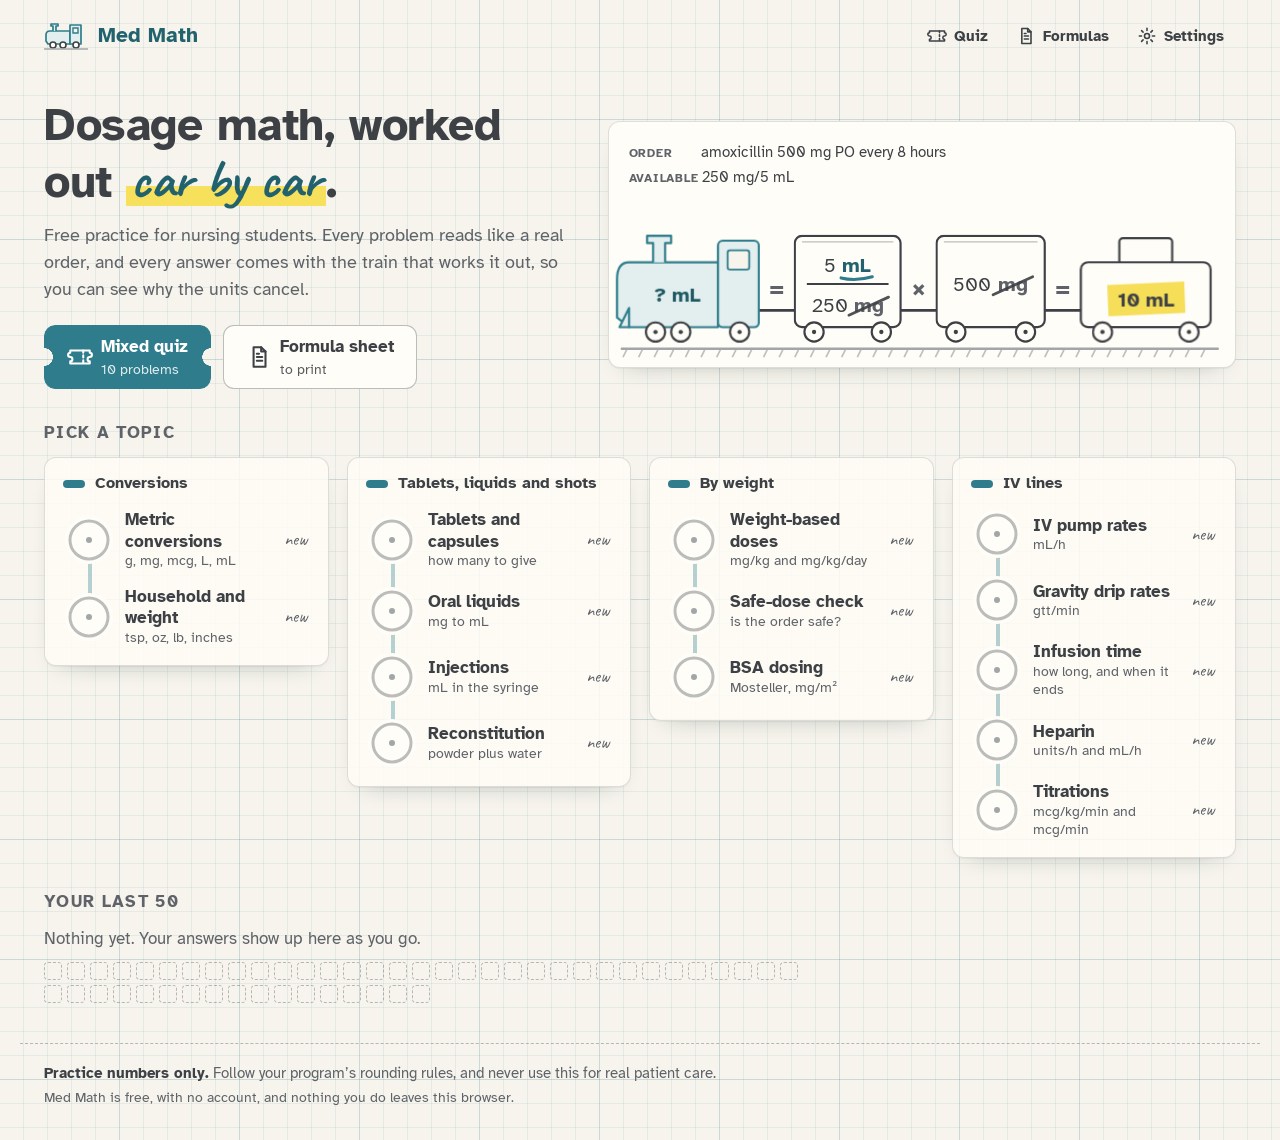
==== app/index.html @ fc37ea10 "Med Math: dosage calculation practice with a fraction train Fourteen topics of endless, realistic do" ====
<!doctype html>
<html lang="en">
<head>
<meta charset="utf-8">
<meta name="viewport" content="width=device-width, initial-scale=1, viewport-fit=cover">
<title>Med Math · dosage calculation practice</title>
<meta name="description" content="Free dosage calculation practice for nursing students, with every answer worked out step by step as a train of fractions where the units cancel.">
<meta name="color-scheme" content="light dark">
<meta name="theme-color" content="#F6F4EC" media="(prefers-color-scheme: light)">
<meta name="theme-color" content="#15191B" media="(prefers-color-scheme: dark)">
<meta property="og:type" content="website">
<meta property="og:title" content="Med Math">
<meta property="og:description" content="Dosage calculation practice for nursing students, with every answer worked out step by step.">
<meta property="og:url" content="https://stuffs.tiresia.xyz/med-math/">
<meta property="og:image" content="https://stuffs.tiresia.xyz/covers/med-math.webp">
<meta name="twitter:card" content="summary_large_image">
<link rel="icon" href="icon-192.png" type="image/png">
<link rel="apple-touch-icon" href="apple-touch-icon.png">
<link rel="manifest" href="manifest.webmanifest">
<link rel="stylesheet" href="fonts.css">
<link rel="stylesheet" href="style.css">
<script type="module" src="js/main.js"></script>
</head>
<body>
<a class="skip" href="#view">Skip to the content</a>
<header class="top">
  <a class="brand" href="#/" aria-label="Med Math, home">
    <svg class="brand-mark" viewBox="0 0 44 28" aria-hidden="true">
      <path class="bm-body" d="M6 9h20v13H4l-2-3v-6q0-4 4-4z"/>
      <path class="bm-body" d="M26 3h11v19H26z"/>
      <path class="bm-win" d="M29 6h5v5h-5z"/>
      <path class="bm-body" d="M9 9V4H7V2h7v2h-2v5"/>
      <circle class="bm-wheel" cx="9" cy="23" r="3"/><circle class="bm-wheel" cx="19" cy="23" r="3"/><circle class="bm-wheel" cx="32" cy="23" r="3"/>
      <path class="bm-rail" d="M0 27h44"/>
    </svg>
    <span>Med Math</span>
  </a>
  <nav class="topnav" aria-label="Main">
    <a href="#/quiz"><svg class="icon" viewBox="0 0 24 24" aria-hidden="true"><path d="M3 8a2 2 0 0 0 0 4v0a2 2 0 0 1 0 4v2h18v-2a2 2 0 0 1 0-4 2 2 0 0 0 0-4V6H3z"/><path d="M15 6v12" stroke-dasharray="2 2.5"/></svg><span>Quiz</span></a>
    <a href="#/formulas"><svg class="icon" viewBox="0 0 24 24" aria-hidden="true"><path d="M7 3h7l4 4v14H7z"/><path d="M14 3v4h4M10 12h5M10 15.5h5M10 9h2"/></svg><span>Formulas</span></a>
    <a href="#/settings"><svg class="icon" viewBox="0 0 24 24" aria-hidden="true"><circle cx="12" cy="12" r="3"/><path d="M12 2.8v2.6M12 18.6v2.6M21.2 12h-2.6M5.4 12H2.8M18.5 5.5l-1.8 1.8M7.3 16.7l-1.8 1.8M18.5 18.5l-1.8-1.8M7.3 7.3L5.5 5.5"/></svg><span>Settings</span></a>
  </nav>
</header>
<main id="view" tabindex="-1">
  <noscript><p class="noscript">Med Math needs JavaScript to make its problems.</p></noscript>
</main>
<footer class="foot">
  <p><strong>Practice numbers only.</strong> Follow your program’s rounding rules, and never use this for real patient care.</p>
  <p class="foot-small">Med Math is free, with no account, and nothing you do leaves this browser.</p>
</footer>
</body>
</html>
---- app/fonts.css ----
/* Atkinson Hyperlegible and Caveat, SIL Open Font License 1.1 (see fonts/). latin + latin-ext. */
@font-face {
  font-family: 'Atkinson Hyperlegible';
  font-style: italic;
  font-weight: 400;
  font-display: swap;
  src: url(fonts/atkinsonhyperlegible-400-italic-latin-ext.woff2) format('woff2');
  unicode-range: U+0100-02BA, U+02BD-02C5, U+02C7-02CC, U+02CE-02D7, U+02DD-02FF, U+0304, U+0308, U+0329, U+1D00-1DBF, U+1E00-1E9F, U+1EF2-1EFF, U+2020, U+20A0-20AB, U+20AD-20C4, U+2113, U+2C60-2C7F, U+A720-A7FF;
}

@font-face {
  font-family: 'Atkinson Hyperlegible';
  font-style: italic;
  font-weight: 400;
  font-display: swap;
  src: url(fonts/atkinsonhyperlegible-400-italic-latin.woff2) format('woff2');
  unicode-range: U+0000-00FF, U+0131, U+0152-0153, U+02BB-02BC, U+02C6, U+02DA, U+02DC, U+0304, U+0308, U+0329, U+2000-206F, U+20AC, U+2122, U+2191, U+2193, U+2212, U+2215, U+FEFF, U+FFFD;
}

@font-face {
  font-family: 'Atkinson Hyperlegible';
  font-style: normal;
  font-weight: 400;
  font-display: swap;
  src: url(fonts/atkinsonhyperlegible-400-latin-ext.woff2) format('woff2');
  unicode-range: U+0100-02BA, U+02BD-02C5, U+02C7-02CC, U+02CE-02D7, U+02DD-02FF, U+0304, U+0308, U+0329, U+1D00-1DBF, U+1E00-1E9F, U+1EF2-1EFF, U+2020, U+20A0-20AB, U+20AD-20C4, U+2113, U+2C60-2C7F, U+A720-A7FF;
}

@font-face {
  font-family: 'Atkinson Hyperlegible';
  font-style: normal;
  font-weight: 400;
  font-display: swap;
  src: url(fonts/atkinsonhyperlegible-400-latin.woff2) format('woff2');
  unicode-range: U+0000-00FF, U+0131, U+0152-0153, U+02BB-02BC, U+02C6, U+02DA, U+02DC, U+0304, U+0308, U+0329, U+2000-206F, U+20AC, U+2122, U+2191, U+2193, U+2212, U+2215, U+FEFF, U+FFFD;
}

@font-face {
  font-family: 'Atkinson Hyperlegible';
  font-style: normal;
  font-weight: 700;
  font-display: swap;
  src: url(fonts/atkinsonhyperlegible-700-latin-ext.woff2) format('woff2');
  unicode-range: U+0100-02BA, U+02BD-02C5, U+02C7-02CC, U+02CE-02D7, U+02DD-02FF, U+0304, U+0308, U+0329, U+1D00-1DBF, U+1E00-1E9F, U+1EF2-1EFF, U+2020, U+20A0-20AB, U+20AD-20C4, U+2113, U+2C60-2C7F, U+A720-A7FF;
}

@font-face {
  font-family: 'Atkinson Hyperlegible';
  font-style: normal;
  font-weight: 700;
  font-display: swap;
  src: url(fonts/atkinsonhyperlegible-700-latin.woff2) format('woff2');
  unicode-range: U+0000-00FF, U+0131, U+0152-0153, U+02BB-02BC, U+02C6, U+02DA, U+02DC, U+0304, U+0308, U+0329, U+2000-206F, U+20AC, U+2122, U+2191, U+2193, U+2212, U+2215, U+FEFF, U+FFFD;
}

@font-face {
  font-family: 'Caveat';
  font-style: normal;
  font-weight: 400 700;
  font-display: swap;
  src: url(fonts/caveat-var-latin-ext.woff2) format('woff2');
  unicode-range: U+0100-02BA, U+02BD-02C5, U+02C7-02CC, U+02CE-02D7, U+02DD-02FF, U+0304, U+0308, U+0329, U+1D00-1DBF, U+1E00-1E9F, U+1EF2-1EFF, U+2020, U+20A0-20AB, U+20AD-20C4, U+2113, U+2C60-2C7F, U+A720-A7FF;
}

@font-face {
  font-family: 'Caveat';
  font-style: normal;
  font-weight: 400 700;
  font-display: swap;
  src: url(fonts/caveat-var-latin.woff2) format('woff2');
  unicode-range: U+0000-00FF, U+0131, U+0152-0153, U+02BB-02BC, U+02C6, U+02DA, U+02DC, U+0304, U+0308, U+0329, U+2000-206F, U+20AC, U+2122, U+2191, U+2193, U+2212, U+2215, U+FEFF, U+FFFD;
}
---- app/style.css ----
/* Med Math: a calm notebook. Graph-paper ground, pencil grey, teal ink, one highlighter yellow. */

:root {
  --paper: #F6F4EC;
  --paper-2: #FFFDF7;
  --paper-3: #EEEBE0;
  --grid: rgba(47, 125, 140, 0.085);
  --grid-major: rgba(47, 125, 140, 0.15);
  --ink: #2F7D8C;
  --ink-text: #22626E;
  --ink-strong: #1E5863;
  --ink-wash: #E3EFEF;
  --on-ink: #FFFFFF;
  --pencil: #3D4045;
  --pencil-2: #5F6369;
  --pencil-3: #A3A6A9;
  --line: rgba(61, 64, 69, 0.17);
  --line-strong: rgba(61, 64, 69, 0.34);
  --hi: #F6E05C;
  --hi-blend: multiply;
  --red: #B04E37;
  --shadow: 0 1px 0 rgba(61, 64, 69, 0.05), 0 10px 24px -18px rgba(30, 50, 55, 0.45);
  --radius: 12px;
  --font: "Atkinson Hyperlegible", system-ui, -apple-system, "Segoe UI", sans-serif;
  --hand: "Caveat", "Segoe Print", "Bradley Hand", cursive;
  color-scheme: light;
}
@media (prefers-color-scheme: dark) {
  :root:not([data-theme="light"]) {
    --paper: #14191B;
    --paper-2: #1B2124;
    --paper-3: #232A2E;
    --grid: rgba(120, 196, 208, 0.06);
    --grid-major: rgba(120, 196, 208, 0.11);
    --ink: #5DB6C5;
    --ink-text: #7FCAD6;
    --ink-strong: #9AD7E1;
    --ink-wash: #1C3236;
    --on-ink: #0E1416;
    --pencil: #E4E6E1;
    --pencil-2: #ABB1AF;
    --pencil-3: #687175;
    --line: rgba(228, 230, 225, 0.14);
    --line-strong: rgba(228, 230, 225, 0.3);
    --hi: rgba(240, 214, 74, 0.42);
    --hi-blend: normal;
    --red: #E48B73;
    --shadow: 0 1px 0 rgba(0, 0, 0, 0.3), 0 12px 26px -18px rgba(0, 0, 0, 0.8);
    color-scheme: dark;
  }
}
:root[data-theme="dark"] {
  --paper: #14191B;
  --paper-2: #1B2124;
  --paper-3: #232A2E;
  --grid: rgba(120, 196, 208, 0.06);
  --grid-major: rgba(120, 196, 208, 0.11);
  --ink: #5DB6C5;
  --ink-text: #7FCAD6;
  --ink-strong: #9AD7E1;
  --ink-wash: #1C3236;
  --on-ink: #0E1416;
  --pencil: #E4E6E1;
  --pencil-2: #ABB1AF;
  --pencil-3: #687175;
  --line: rgba(228, 230, 225, 0.14);
  --line-strong: rgba(228, 230, 225, 0.3);
  --hi: rgba(240, 214, 74, 0.42);
  --hi-blend: normal;
  --red: #E48B73;
  --shadow: 0 1px 0 rgba(0, 0, 0, 0.3), 0 12px 26px -18px rgba(0, 0, 0, 0.8);
  color-scheme: dark;
}

/* ---------- base ---------- */

*, *::before, *::after { box-sizing: border-box; }
html { -webkit-text-size-adjust: 100%; text-size-adjust: 100%; }
body {
  margin: 0;
  min-height: 100vh;
  font: 17px/1.5 var(--font);
  color: var(--pencil);
  background-color: var(--paper);
  background-image:
    linear-gradient(var(--grid-major) 1px, transparent 1px),
    linear-gradient(90deg, var(--grid-major) 1px, transparent 1px),
    linear-gradient(var(--grid) 1px, transparent 1px),
    linear-gradient(90deg, var(--grid) 1px, transparent 1px);
  background-size: 120px 120px, 120px 120px, 24px 24px, 24px 24px;
  background-position: -1px -1px;
  display: flex;
  flex-direction: column;
}
h1, h2, h3 { line-height: 1.2; margin: 0; color: var(--pencil); }
h1 { font-size: 2rem; letter-spacing: -0.01em; }
h2 { font-size: 1.25rem; }
p { margin: 0 0 0.6em; }
a { color: var(--ink-text); }
b, strong { font-weight: 700; }
button, input, select { font: inherit; color: inherit; }
:focus-visible { outline: 3px solid var(--ink); outline-offset: 2px; border-radius: 6px; }
h1:focus, main:focus { outline: none; }
.sr { position: absolute; width: 1px; height: 1px; padding: 0; margin: -1px; overflow: hidden; clip: rect(0 0 0 0); white-space: nowrap; border: 0; }
.skip { position: absolute; left: 12px; top: -60px; z-index: 10; background: var(--ink); color: var(--on-ink); padding: 10px 14px; border-radius: 8px; }
.skip:focus { top: 12px; }
.muted { color: var(--pencil-2); }
.icon { width: 20px; height: 20px; flex: none; fill: none; stroke: currentColor; stroke-width: 1.9; stroke-linecap: round; stroke-linejoin: round; }

/* ---------- top bar ---------- */

.top {
  display: flex; align-items: center; justify-content: space-between; gap: 12px;
  max-width: 1240px; width: 100%; margin: 0 auto; padding: 14px 24px 6px;
}
.brand { display: inline-flex; align-items: center; gap: 10px; text-decoration: none; color: var(--ink-text); font-weight: 700; font-size: 1.3rem; min-height: 44px; }
.brand-mark { width: 44px; height: 28px; overflow: visible; }
.bm-body { fill: var(--ink-wash); stroke: var(--ink); stroke-width: 1.7; stroke-linejoin: round; }
.bm-win { fill: var(--paper); stroke: var(--ink); stroke-width: 1.4; }
.bm-wheel { fill: var(--paper-2); stroke: var(--pencil); stroke-width: 1.6; }
.bm-rail { stroke: var(--pencil-3); stroke-width: 1.6; }
.topnav { display: flex; gap: 4px; }
.topnav a {
  display: inline-flex; align-items: center; gap: 7px; min-height: 44px; padding: 0 12px;
  color: var(--pencil); text-decoration: none; border-radius: 10px; font-weight: 700; font-size: 0.95rem;
}
.topnav a:hover { background: var(--ink-wash); color: var(--ink-strong); }
body[data-screen="quiz"] .topnav a[href="#/quiz"],
body[data-screen="formulas"] .topnav a[href="#/formulas"],
body[data-screen="settings"] .topnav a[href="#/settings"] { color: var(--ink-strong); box-shadow: inset 0 -3px 0 var(--ink); border-radius: 10px 10px 4px 4px; }

main { flex: 1; width: 100%; max-width: 1240px; margin: 0 auto; padding: 8px 24px 40px; }

/* ---------- buttons ---------- */

.btn {
  display: inline-flex; align-items: center; justify-content: center; gap: 8px;
  min-height: 46px; padding: 0 18px; border-radius: 11px;
  border: 1.5px solid var(--line-strong); background: var(--paper-2); color: var(--pencil);
  font-weight: 700; font-size: 1rem; text-decoration: none; cursor: pointer;
  transition: background-color .15s, border-color .15s, transform .1s;
}
.btn:hover { border-color: var(--ink); color: var(--ink-strong); }
.btn:active { transform: translateY(1px); }
.btn.primary { background: var(--ink); border-color: var(--ink); color: var(--on-ink); }
.btn.primary:hover { background: var(--ink-strong); border-color: var(--ink-strong); color: var(--on-ink); }
.btn.quiet { border-color: transparent; background: transparent; color: var(--ink-text); }
.btn.quiet:hover { background: var(--ink-wash); }
.btn.small { min-height: 40px; padding: 0 12px; font-size: 0.95rem; }
.btn.danger { border-color: var(--red); color: var(--red); }
.btn[hidden] { display: none; }
.btn.nudge { border-color: var(--ink); color: var(--ink-strong); box-shadow: 0 0 0 3px var(--ink-wash); }
.btn.big { min-height: 64px; padding: 0 22px; font-size: 1.08rem; text-align: left; }
.btn.big small { display: block; font-weight: 400; font-size: 0.85rem; opacity: .85; }
.btn.big .icon { width: 26px; height: 26px; }
.ticket {
  padding-left: 28px; padding-right: 30px;
  -webkit-mask: radial-gradient(circle 9px at 0 50%, #0000 97%, #000) left / 51% 100% no-repeat, radial-gradient(circle 9px at 100% 50%, #0000 97%, #000) right / 51% 100% no-repeat;
  mask: radial-gradient(circle 9px at 0 50%, #0000 97%, #000) left / 51% 100% no-repeat, radial-gradient(circle 9px at 100% 50%, #0000 97%, #000) right / 51% 100% no-repeat;
}

/* ---------- home ---------- */

.hero {
  display: grid; grid-template-columns: minmax(0, 5fr) minmax(0, 6fr); gap: 40px; align-items: center;
  padding: 28px 0 34px;
}
.hero h1 { font-size: clamp(2rem, 3.6vw, 3.1rem); line-height: 1.08; margin-bottom: 14px; }
.hand { font-family: var(--hand); font-weight: 700; color: var(--ink-text); font-size: 1.18em; white-space: nowrap; background: linear-gradient(transparent 60%, var(--hi) 60%, var(--hi) 90%, transparent 90%); padding: 0 4px; }
.lede { font-size: 1.12rem; color: var(--pencil-2); max-width: 34em; margin-bottom: 22px; }
.hero-actions { display: flex; gap: 12px; flex-wrap: wrap; }
.hero-train { margin: 0; padding: 18px 20px 6px; background: var(--paper-2); border: 1px solid var(--line); border-radius: var(--radius); box-shadow: var(--shadow); }
.hero-slip { font-size: 0.95rem; color: var(--pencil); margin-bottom: 6px; line-height: 1.6; }
.hero-slip span { display: inline-block; min-width: 5.5em; font-size: 0.78rem; text-transform: uppercase; letter-spacing: 0.06em; color: var(--pencil-2); font-weight: 700; }
.figure { width: 100%; }
.figure svg { display: block; max-width: 100%; height: auto; }
.hero-train .figure svg { width: 100%; max-width: 640px; margin: 0 auto; }

.lines h2, .recent h2 { font-size: 1.05rem; text-transform: uppercase; letter-spacing: 0.08em; color: var(--pencil-2); margin-bottom: 14px; }
.line-grid { display: grid; grid-template-columns: repeat(4, minmax(0, 1fr)); gap: 18px; align-items: start; }
.line { background: color-mix(in srgb, var(--paper-2) 82%, transparent); border: 1px solid var(--line); border-radius: var(--radius); padding: 16px 10px 10px; box-shadow: var(--shadow); }
.line h3 { display: flex; align-items: center; gap: 10px; font-size: 1rem; padding: 0 8px 8px; }
.line-cap { width: 22px; height: 8px; border-radius: 6px; background: var(--ink); flex: none; }
.stations { list-style: none; margin: 0; padding: 0; position: relative; }
.stations::before { content: ""; position: absolute; left: 33px; top: 30px; bottom: 30px; width: 4px; border-radius: 2px; background: var(--ink); opacity: .35; }
.station {
  position: relative; display: grid; grid-template-columns: 48px minmax(0, 1fr) auto; align-items: center; gap: 12px;
  padding: 8px 10px; min-height: 66px; border-radius: 10px; color: var(--pencil); text-decoration: none;
}
.station:hover { background: var(--ink-wash); }
.st-words { display: flex; flex-direction: column; min-width: 0; }
.st-name { font-weight: 700; line-height: 1.25; }
.st-hint { color: var(--pencil-2); font-size: 0.88rem; line-height: 1.3; }
.st-score { font-family: var(--hand); font-size: 1.15rem; color: var(--pencil-2); white-space: nowrap; }
.ring { display: block; background: var(--paper-2); border-radius: 50%; }
.ring-track { fill: var(--paper-2); stroke: var(--line-strong); stroke-width: 3; }
.ring-arc { fill: none; stroke: var(--ink); stroke-width: 5; stroke-linecap: round; }
.ring-num { font-size: 13px; font-weight: 700; fill: var(--pencil); }
.ring-pct { font-size: 9px; font-weight: 400; }
.ring-dot { fill: var(--pencil-3); }

.recent { margin-top: 34px; }
.recent-sum { color: var(--pencil-2); }
.tally { list-style: none; padding: 0; margin: 8px 0 0; display: flex; flex-wrap: wrap; gap: 5px; max-width: 760px; }
.tally li { width: 18px; height: 18px; border-radius: 4px; }
.tally .empty { border: 1.5px dashed var(--line-strong); }
.tally .ok { background: var(--ink); }
.tally .miss { border: 1.5px solid var(--red); }
.tally .miss svg { width: 100%; height: 100%; display: block; fill: none; stroke: var(--red); stroke-width: 1.6; stroke-linecap: round; }

/* ---------- screen heads ---------- */

.crumbs { margin: 4px 0 6px; }
.crumbs a { display: inline-flex; align-items: center; gap: 4px; min-height: 40px; color: var(--ink-text); font-weight: 700; text-decoration: none; padding-right: 8px; }
.crumbs a:hover { text-decoration: underline; }
.screen-head { display: flex; align-items: flex-end; justify-content: space-between; gap: 16px; margin-bottom: 18px; }
.screen-head .sub { color: var(--pencil-2); margin: 4px 0 0; }
.head-ring { display: flex; align-items: center; gap: 10px; font-family: var(--hand); font-size: 1.3rem; color: var(--pencil-2); }

/* ---------- the problem slip ---------- */

.practice { display: grid; grid-template-columns: minmax(310px, 380px) minmax(0, 1fr); gap: 26px; align-items: start; }
.practice-left { position: sticky; top: 14px; }
.practice > *, .quiz-card, .slip { min-width: 0; }
.slip { background: var(--paper-2); border: 1px solid var(--line); border-radius: var(--radius); box-shadow: var(--shadow); padding: 0 22px 18px; border-top: 5px solid var(--ink); }
.slip-head { display: flex; justify-content: space-between; align-items: center; padding: 12px 0 6px; }
.slip-tag { font-size: 0.78rem; text-transform: uppercase; letter-spacing: 0.08em; color: var(--ink-text); font-weight: 700; }
.slip-lines { margin: 0 0 12px; }
.slip-lines div { display: grid; grid-template-columns: 6.6em minmax(0, 1fr); gap: 10px; padding: 7px 0; border-bottom: 1px dashed var(--line); }
.slip-lines dt { font-size: 0.78rem; text-transform: uppercase; letter-spacing: 0.06em; color: var(--pencil-2); font-weight: 700; padding-top: 3px; }
.slip-lines dd { margin: 0; font-size: 1.08rem; }
.slip-ask { font-weight: 700; font-size: 1.18rem; margin: 14px 0 12px; }
.slip-note { font-size: 0.85rem; color: var(--pencil-2); font-style: italic; margin: 12px 0 0; }

.answer-row { display: flex; gap: 10px; flex-wrap: wrap; }
.field {
  display: flex; align-items: center; flex: 1 1 220px; min-height: 58px;
  border: 2px solid var(--line-strong); border-radius: 11px; background: var(--paper); padding: 0 14px;
  transition: border-color .15s, box-shadow .15s;
}
.field.small { flex: 1 1 120px; }
.field:focus-within { border-color: var(--ink); box-shadow: 0 0 0 4px var(--ink-wash); }
.field input { flex: 1 1 auto; width: 4em; min-width: 0; border: 0; background: transparent; font-size: 1.5rem; font-weight: 700; padding: 8px 0; outline: none; font-variant-numeric: tabular-nums; }
.field input::placeholder { color: var(--pencil-3); font-weight: 400; font-size: 1.1rem; }
.field input[readonly] { color: var(--pencil-2); }
.field .unit { color: var(--ink-text); font-weight: 700; padding-left: 8px; white-space: nowrap; }
.field-pair { display: flex; gap: 10px; flex: 1 1 100%; }
.answer-buttons { display: flex; flex-wrap: wrap; gap: 10px; margin-top: 12px; }
.answer-buttons .btn { flex: 1 1 auto; }
.choices { display: flex; flex-direction: column; gap: 8px; flex: 1 1 100%; }
.choice {
  display: flex; align-items: center; gap: 12px; text-align: left;
  min-height: 50px; padding: 8px 14px; border-radius: 11px; cursor: pointer;
  border: 2px solid var(--line-strong); background: var(--paper); font-weight: 700; font-size: 1.02rem;
}
.choice::before { content: ""; width: 18px; height: 18px; border-radius: 50%; border: 2px solid var(--pencil-3); flex: none; background: var(--paper-2); }
.choice[aria-checked="true"]::before { border-color: var(--ink); background: var(--ink); box-shadow: inset 0 0 0 3px var(--paper-2); }
.choice:hover:not(:disabled) { border-color: var(--ink); }
.choice[aria-checked="true"] { border-color: var(--ink); background: var(--ink-wash); color: var(--ink-strong); box-shadow: inset 0 0 0 1px var(--ink); }
.choice:disabled { cursor: default; opacity: .8; }

.kbd-hint { display: none; margin: 10px 0 0; font-size: 0.85rem; color: var(--pencil-2); }
@media (hover: hover) and (pointer: fine) { .kbd-hint { display: block; } }
.feedback:not(:empty) + .kbd-hint { display: none; }
.feedback { min-height: 1.5em; margin-top: 14px; display: flex; gap: 10px; align-items: flex-start; font-size: 1.05rem; }
.feedback:empty { margin-top: 0; min-height: 0; }
.feedback.hint { color: var(--pencil-2); }
.feedback .mark { width: 28px; height: 28px; stroke-width: 2.6; margin-top: -2px; }
.feedback.right .mark { color: var(--ink); }
.feedback.wrong .mark { color: var(--red); }
.feedback.right strong { color: var(--ink-strong); }
.feedback.wrong strong { color: var(--red); }

/* ---------- show me ---------- */

.showme { background: var(--paper-2); border: 1px solid var(--line); border-radius: var(--radius); box-shadow: var(--shadow); padding: 12px 22px 18px; min-height: 260px; }
.showme-head { display: flex; justify-content: space-between; align-items: center; min-height: 44px; }
.showme-head h2 { font-family: var(--hand); font-size: 2rem; font-weight: 700; color: var(--ink-text); }
.waiting { color: var(--pencil-2); padding-top: 10px; }
.waiting .figure { opacity: .7; margin-bottom: 4px; }
.steps { list-style: none; margin: 4px 0 0; padding: 0; }
.step { display: grid; grid-template-columns: 34px minmax(0, 1fr); gap: 8px; padding: 10px 0; border-bottom: 1px dashed var(--line); }
.step:last-child { border-bottom: 0; }
.step-n {
  width: 30px; height: 30px; border-radius: 50%; border: 1.8px solid var(--pencil-3);
  display: grid; place-items: center; font-family: var(--hand); font-weight: 700; font-size: 1.3rem; color: var(--pencil-2); line-height: 1;
}
.step-body p { margin: 2px 0 6px; }
.step-body strong { background: linear-gradient(transparent 55%, var(--hi) 55%, var(--hi) 92%, transparent 92%); padding: 0 2px; }
.step .figure { margin: 6px 0 2px; overflow: visible; }
.formula-way { margin-top: 10px; padding: 12px 14px; border-radius: 10px; background: var(--ink-wash); }
.fw-label { display: block; font-family: var(--hand); font-size: 1.35rem; font-weight: 700; color: var(--ink-text); line-height: 1.1; }
.formula-way p { margin: 4px 0 0; font-variant-numeric: tabular-nums; }
.arrive { animation: rise .35s ease-out both; }
@keyframes rise { from { opacity: 0; transform: translateY(6px); } to { opacity: 1; transform: none; } }

/* ---------- the train ---------- */

.train { font-family: var(--font); overflow: visible; }
.train text { font-size: 17px; }
.train .rail { stroke: var(--pencil-3); stroke-width: 2; stroke-linecap: round; }
.train .tie { stroke: var(--pencil-3); stroke-width: 1.4; opacity: .7; }
.train .body { fill: var(--paper-2); stroke: var(--pencil); stroke-width: 1.8; stroke-linejoin: round; }
.train .body.ink { fill: var(--ink-wash); stroke: var(--ink); }
.train .window { fill: var(--paper); stroke: var(--ink); stroke-width: 1.5; }
.train .wheel { fill: var(--paper-2); stroke: var(--pencil); stroke-width: 1.8; }
.train .hub { fill: var(--pencil); }
.train .coupler { stroke: var(--pencil); stroke-width: 2.2; fill: none; stroke-linecap: round; }
.train .sign { fill: var(--pencil-2); font-size: 21px; font-weight: 700; }
.train .want { fill: var(--ink-strong); font-weight: 700; }
.train .v { fill: var(--pencil); }
.train .u { fill: var(--ink-text); font-weight: 700; }
.train .u.gone { fill: var(--pencil-2); }
.train .bar { stroke: var(--pencil); stroke-width: 1.6; }
.train .roofline { stroke: var(--line-strong); stroke-width: 1; }
.train .strike { stroke: var(--pencil); stroke-width: 2.3; stroke-linecap: round; opacity: .9; }
.train .keep { fill: none; stroke: var(--ink); stroke-width: 2.6; stroke-linecap: round; }
.train .hl { fill: var(--hi); mix-blend-mode: var(--hi-blend); }
.train .result { fill: var(--pencil); font-weight: 700; }
.train .note { fill: var(--pencil-2); font-family: var(--hand); font-size: 20px; }
.train .root { fill: none; stroke: var(--pencil); stroke-width: 2.3; stroke-linejoin: round; stroke-linecap: round; }
.train .puff { fill: var(--pencil-3); opacity: 0; }

.train.anim .t-item { animation: roll .45s cubic-bezier(.2, .75, .25, 1) both; }
.train.anim .strike, .train.anim .keep { stroke-dasharray: 1 1; stroke-dashoffset: 1; animation: draw .32s ease-out forwards; }
.train.anim .hl { transform-box: fill-box; transform-origin: left center; animation: sweep .45s ease-out both; }
.train.anim .puff { transform-box: fill-box; transform-origin: center; animation: puff 1.7s ease-out both; }
@keyframes roll { from { opacity: 0; transform: translateX(24px); } to { opacity: 1; transform: none; } }
@keyframes draw { to { stroke-dashoffset: 0; } }
@keyframes sweep { from { transform: scaleX(0); } to { transform: scaleX(1); } }
@keyframes puff { 0% { opacity: 0; transform: translate(0, 0) scale(.6); } 25% { opacity: .55; } 100% { opacity: 0; transform: translate(-16px, -20px) scale(1.5); } }

/* ---------- quiz ---------- */

.punches { list-style: none; display: flex; gap: 6px; padding: 0; margin: -6px 0 16px; flex-wrap: wrap; }
.punches li { width: 30px; height: 16px; border-radius: 4px; border: 1.5px solid var(--line-strong); position: relative; background: var(--paper-2); }
.punches li.done { background: var(--ink-wash); border-color: var(--ink); }
.punches li.done::after { content: ""; position: absolute; left: 50%; top: 50%; width: 6px; height: 6px; margin: -3px; border-radius: 50%; background: var(--paper); box-shadow: inset 0 0 0 1.5px var(--ink); }
.punches li.now { border: 2px solid var(--ink); }
.quiz-card { max-width: 640px; }

.results-head { align-items: center; }
.score { position: relative; width: 150px; height: 104px; flex: none; display: grid; place-items: center; }
.score svg { position: absolute; inset: 0; width: 100%; height: 100%; fill: none; stroke: var(--ink); stroke-width: 2.4; stroke-linecap: round; }
.score-num { position: relative; font-family: var(--hand); font-weight: 700; font-size: 3.6rem; color: var(--pencil); line-height: 1; }
.score-num span { font-size: 0.55em; color: var(--pencil-2); }
.results-actions { display: flex; gap: 10px; flex-wrap: wrap; margin-bottom: 18px; }
.review { list-style: none; padding: 0; margin: 0; display: grid; gap: 10px; }
.review-item { background: var(--paper-2); border: 1px solid var(--line); border-radius: var(--radius); box-shadow: var(--shadow); padding: 12px 16px; }
.review-row { display: grid; grid-template-columns: 30px minmax(0, 1fr) auto; gap: 12px; align-items: start; }
.review-mark .mark { width: 26px; height: 26px; stroke-width: 2.6; }
.review-item.ok .mark { color: var(--ink); }
.review-item.miss .mark { color: var(--red); }
.review-words { display: flex; flex-direction: column; gap: 2px; min-width: 0; }
.review-topic { font-size: 0.78rem; text-transform: uppercase; letter-spacing: 0.06em; color: var(--ink-text); font-weight: 700; }
.review-q { color: var(--pencil); }
.review-a { color: var(--pencil-2); }
.rq-label { font-size: 0.76rem; text-transform: uppercase; letter-spacing: 0.05em; color: var(--pencil-2); font-weight: 700; }
.review-a mark { background: var(--hi); color: var(--pencil); padding: 0 3px; border-radius: 2px; font-weight: 700; }
.review-steps { margin-top: 8px; border-top: 1px dashed var(--line); }

/* ---------- formula sheet ---------- */

.sheet { display: grid; grid-template-columns: repeat(auto-fill, minmax(300px, 1fr)); gap: 16px; }
.card { background: var(--paper-2); border: 1px solid var(--line); border-radius: var(--radius); box-shadow: var(--shadow); padding: 16px 20px; }
.card.wide { grid-column: 1 / -1; }
.card h2 { font-size: 1.12rem; margin-bottom: 8px; color: var(--ink-text); }
.card .small { font-size: 0.92rem; color: var(--pencil-2); }
.eq { font-size: 1.12rem; display: flex; align-items: center; flex-wrap: wrap; gap: 6px; margin: 6px 0 10px; font-variant-numeric: tabular-nums; }
.frac { display: inline-flex; flex-direction: column; align-items: center; vertical-align: middle; text-align: center; line-height: 1.25; }
.frac > span:first-child { padding: 0 4px 2px; border-bottom: 1.8px solid currentColor; }
.frac > span:last-child { padding: 2px 4px 0; }
.conv { border-collapse: collapse; width: 100%; }
.conv td { padding: 4px 0; border-bottom: 1px dashed var(--line); }
.conv td:first-child { font-weight: 700; width: 45%; }
.plain { margin: 0 0 8px; padding-left: 1.1em; }

/* ---------- settings ---------- */

.settings { display: grid; grid-template-columns: repeat(2, minmax(0, 1fr)); gap: 16px; align-items: start; }
.settings .card { display: grid; gap: 4px; }
.help { color: var(--pencil-2); font-size: 0.95rem; margin: 0 0 6px; }
.help.warn { color: var(--red); }
.set { border: 0; margin: 0 0 12px; padding: 0; min-width: 0; }
.set legend { font-weight: 700; margin-bottom: 8px; padding: 0; }
.seg { display: flex; flex-wrap: wrap; gap: 8px; }
.seg label { position: relative; }
.seg input { position: absolute; opacity: 0; inset: 0; margin: 0; cursor: pointer; }
.seg span { display: inline-flex; align-items: center; min-height: 44px; padding: 0 14px; border-radius: 10px; border: 1.5px solid var(--line-strong); background: var(--paper); font-weight: 700; font-size: 0.95rem; }
.seg input:checked + span { border-color: var(--ink); background: var(--ink-wash); color: var(--ink-strong); box-shadow: inset 0 0 0 1px var(--ink); }
.seg input:focus-visible + span { outline: 3px solid var(--ink); outline-offset: 2px; }
.checks { display: grid; grid-template-columns: repeat(2, minmax(0, 1fr)); gap: 2px 14px; }
.check { display: flex; align-items: center; gap: 10px; min-height: 40px; cursor: pointer; }
.check input { width: 20px; height: 20px; accent-color: var(--ink); margin: 0; flex: none; }

/* ---------- footer ---------- */

.foot { width: 100%; max-width: 1240px; margin: 0 auto; padding: 18px 24px 28px; border-top: 1.5px dashed var(--line-strong); color: var(--pencil-2); font-size: 0.92rem; }
.foot p { margin: 0 0 4px; }
.foot strong { color: var(--pencil); }
.foot-small { font-size: 0.85rem; }
.noscript { padding: 40px 0; }

/* ---------- smaller screens ---------- */

@media (max-width: 1100px) {
  .line-grid { grid-template-columns: repeat(2, minmax(0, 1fr)); }
}
@media (max-width: 900px) {
  .hero { grid-template-columns: 1fr; gap: 22px; padding-top: 14px; }
  .practice { grid-template-columns: 1fr; }
  .practice-left { position: static; }
  .settings { grid-template-columns: 1fr; }
}
@media (max-width: 640px) {
  body { font-size: 16.5px; }
  .top { padding: 10px 16px 4px; }
  .brand { font-size: 1.15rem; gap: 8px; }
  .brand-mark { width: 38px; }
  .topnav a { padding: 0 10px; }
  .topnav a span { position: absolute; width: 1px; height: 1px; overflow: hidden; clip: rect(0 0 0 0); white-space: nowrap; }
  main { padding: 4px 16px 32px; }
  h1 { font-size: 1.6rem; }
  .line-grid { grid-template-columns: 1fr; }
  .hero-actions .btn { flex: 1 1 100%; }
  .slip { padding: 0 16px 16px; }
  .slip-lines div { grid-template-columns: 1fr; gap: 0; }
  .slip-lines dt { padding-top: 0; }
  .showme { padding: 10px 14px 14px; }
  .screen-head { flex-wrap: wrap; align-items: flex-start; }
  .checks { grid-template-columns: 1fr; }
  .review-row { grid-template-columns: 26px minmax(0, 1fr); }
  .review-show { grid-column: 2; justify-self: start; }
  .foot { padding: 16px; }
}

/* ---------- motion ---------- */

@media (prefers-reduced-motion: reduce) {
  *, *::before, *::after { animation-duration: 0.001ms !important; animation-delay: 0ms !important; transition: none !important; }
  .train.anim .strike, .train.anim .keep { stroke-dashoffset: 0 !important; }
  .train.anim .puff { display: none; }
}

/* ---------- print (the formula sheet) ---------- */

@media print {
  :root { --paper: #fff; --paper-2: #fff; --ink-wash: #eef5f6; --shadow: none; }
  body { background: #fff; font-size: 10.5pt; color: #000; }
  .top, .crumbs, .foot, #print, .skip { display: none !important; }
  main { padding: 0; max-width: none; }
  .screen-head { margin-bottom: 8px; }
  .sheet { grid-template-columns: repeat(2, 1fr); gap: 8px; }
  .card { break-inside: avoid; box-shadow: none; border: 1px solid #999; padding: 8px 12px; }
  .card h2 { color: #1E5863; }
}
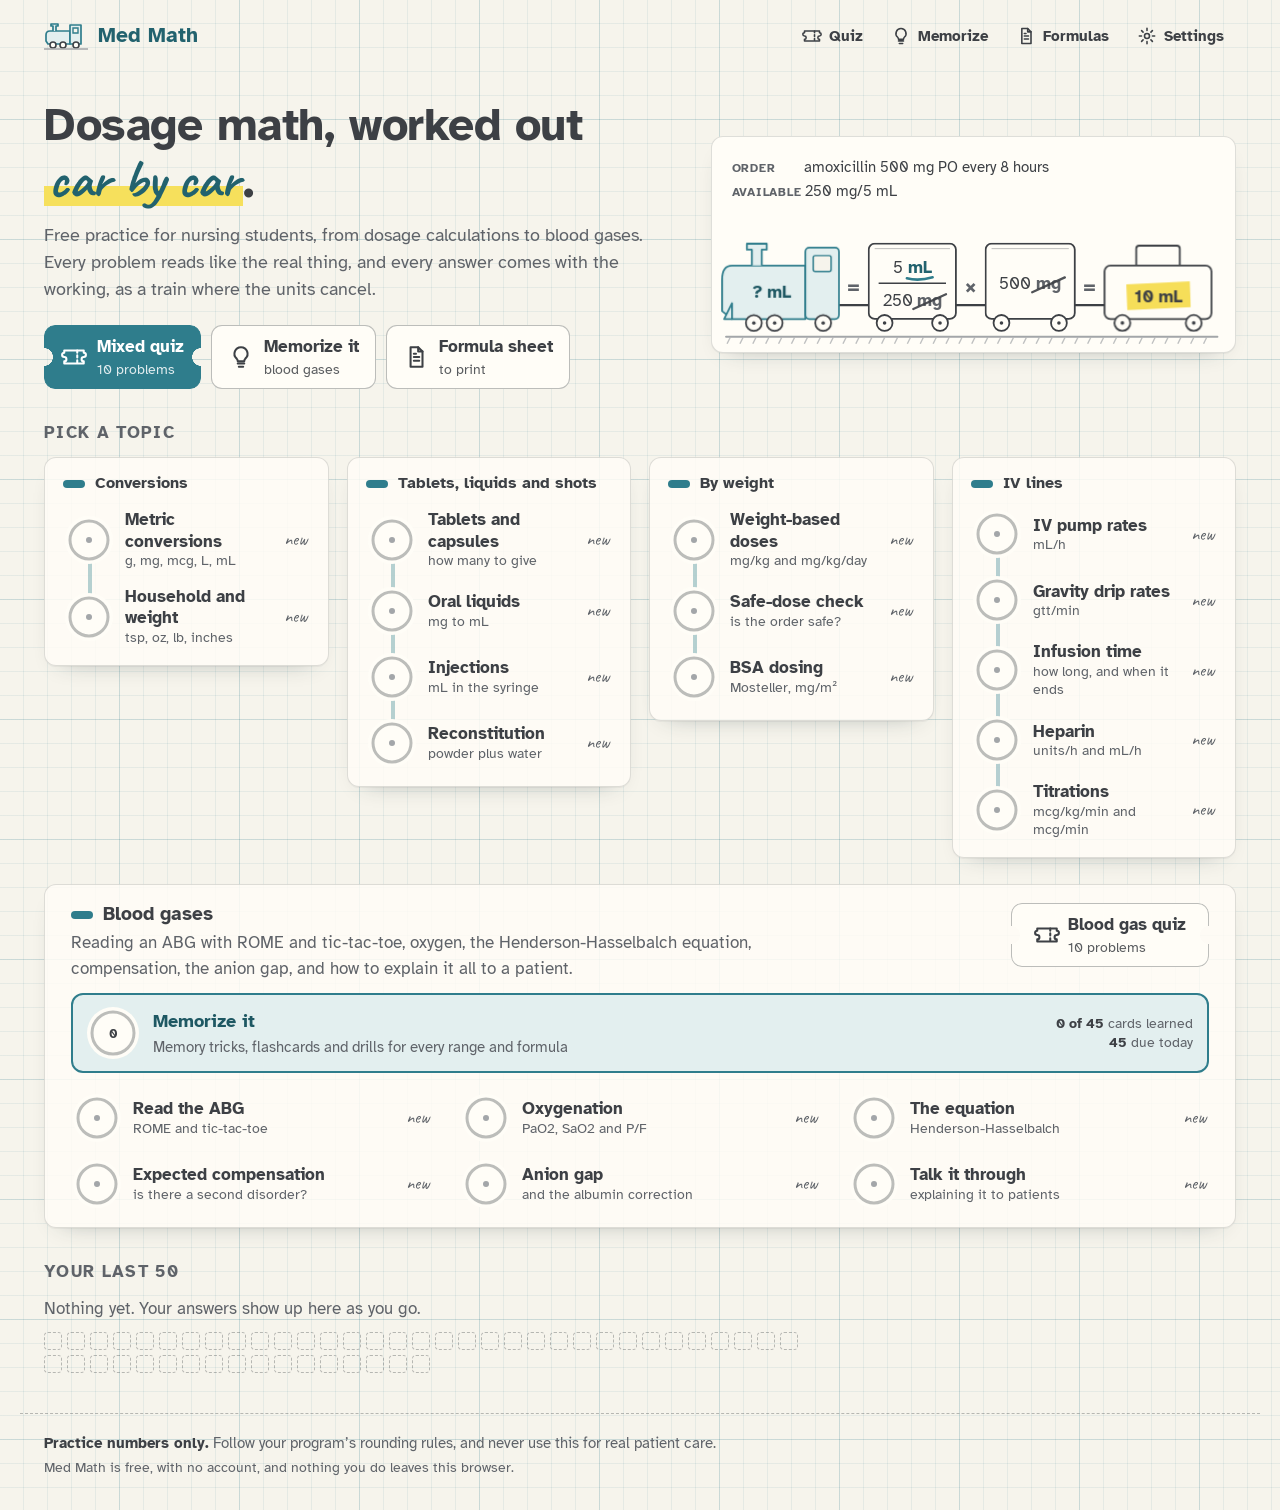
==== commit 179b00bd: "Memorize it: memory tricks and drills for blood gases A new "Memorize it" part of the Blood gases gr" ====
--- a/app/index.html
+++ b/app/index.html
@@ -37,6 +37,7 @@
   </a>
   <nav class="topnav" aria-label="Main">
     <a href="#/quiz"><svg class="icon" viewBox="0 0 24 24" aria-hidden="true"><path d="M3 8a2 2 0 0 0 0 4v0a2 2 0 0 1 0 4v2h18v-2a2 2 0 0 1 0-4 2 2 0 0 0 0-4V6H3z"/><path d="M15 6v12" stroke-dasharray="2 2.5"/></svg><span>Quiz</span></a>
+    <a href="#/memorize"><svg class="icon" viewBox="0 0 24 24" aria-hidden="true"><path d="M9 18h6M10 21h4M12 3a6 6 0 0 0-4 10.5c.8.8 1 1.6 1 2.5h6c0-.9.2-1.7 1-2.5A6 6 0 0 0 12 3z"/></svg><span>Memorize</span></a>
     <a href="#/formulas"><svg class="icon" viewBox="0 0 24 24" aria-hidden="true"><path d="M7 3h7l4 4v14H7z"/><path d="M14 3v4h4M10 12h5M10 15.5h5M10 9h2"/></svg><span>Formulas</span></a>
     <a href="#/settings"><svg class="icon" viewBox="0 0 24 24" aria-hidden="true"><circle cx="12" cy="12" r="3"/><path d="M12 2.8v2.6M12 18.6v2.6M21.2 12h-2.6M5.4 12H2.8M18.5 5.5l-1.8 1.8M7.3 16.7l-1.8 1.8M18.5 18.5l-1.8-1.8M7.3 7.3L5.5 5.5"/></svg><span>Settings</span></a>
   </nav>
--- a/app/style.css
+++ b/app/style.css
@@ -19,6 +19,7 @@
   --hi: #F6E05C;
   --hi-blend: multiply;
   --red: #B04E37;
+  --skin: #F0C6B8;
   --shadow: 0 1px 0 rgba(61, 64, 69, 0.05), 0 10px 24px -18px rgba(30, 50, 55, 0.45);
   --radius: 12px;
   --font: "Atkinson Hyperlegible", system-ui, -apple-system, "Segoe UI", sans-serif;
@@ -45,6 +46,7 @@
     --hi: rgba(240, 214, 74, 0.42);
     --hi-blend: normal;
     --red: #E48B73;
+    --skin: #8A5A4E;
     --shadow: 0 1px 0 rgba(0, 0, 0, 0.3), 0 12px 26px -18px rgba(0, 0, 0, 0.8);
     color-scheme: dark;
   }
@@ -68,6 +70,7 @@
   --hi: rgba(240, 214, 74, 0.42);
   --hi-blend: normal;
   --red: #E48B73;
+  --skin: #8A5A4E;
   --shadow: 0 1px 0 rgba(0, 0, 0, 0.3), 0 12px 26px -18px rgba(0, 0, 0, 0.8);
   color-scheme: dark;
 }
@@ -162,13 +165,15 @@
 /* ---------- home ---------- */
 
 .hero {
-  display: grid; grid-template-columns: minmax(0, 5fr) minmax(0, 6fr); gap: 40px; align-items: center;
+  display: grid; grid-template-columns: minmax(0, 6fr) minmax(0, 5fr); gap: 36px; align-items: center;
   padding: 28px 0 34px;
 }
 .hero h1 { font-size: clamp(2rem, 3.6vw, 3.1rem); line-height: 1.08; margin-bottom: 14px; }
 .hand { font-family: var(--hand); font-weight: 700; color: var(--ink-text); font-size: 1.18em; white-space: nowrap; background: linear-gradient(transparent 60%, var(--hi) 60%, var(--hi) 90%, transparent 90%); padding: 0 4px; }
 .lede { font-size: 1.12rem; color: var(--pencil-2); max-width: 34em; margin-bottom: 22px; }
-.hero-actions { display: flex; gap: 12px; flex-wrap: wrap; }
+.hero-actions { display: flex; gap: 10px; flex-wrap: wrap; }
+.hero-actions .btn.big { padding: 0 16px; gap: 10px; }
+.hero-actions .ticket { padding-left: 24px; padding-right: 24px; }
 .hero-train { margin: 0; padding: 18px 20px 6px; background: var(--paper-2); border: 1px solid var(--line); border-radius: var(--radius); box-shadow: var(--shadow); }
 .hero-slip { font-size: 0.95rem; color: var(--pencil); margin-bottom: 6px; line-height: 1.6; }
 .hero-slip span { display: inline-block; min-width: 5.5em; font-size: 0.78rem; text-transform: uppercase; letter-spacing: 0.06em; color: var(--pencil-2); font-weight: 700; }
@@ -229,6 +234,8 @@
 .slip-lines div { display: grid; grid-template-columns: 6.6em minmax(0, 1fr); gap: 10px; padding: 7px 0; border-bottom: 1px dashed var(--line); }
 .slip-lines dt { font-size: 0.78rem; text-transform: uppercase; letter-spacing: 0.06em; color: var(--pencil-2); font-weight: 700; padding-top: 3px; }
 .slip-lines dd { margin: 0; font-size: 1.08rem; }
+.slip-lines.stacked div { grid-template-columns: 1fr; gap: 2px; }
+.slip-lines.stacked dt { padding-top: 0; }
 .slip-ask { font-weight: 700; font-size: 1.18rem; margin: 14px 0 12px; }
 .slip-note { font-size: 0.85rem; color: var(--pencil-2); font-style: italic; margin: 12px 0 0; }
 
@@ -393,6 +400,222 @@
 .check { display: flex; align-items: center; gap: 10px; min-height: 40px; cursor: pointer; }
 .check input { width: 20px; height: 20px; accent-color: var(--ink); margin: 0; flex: none; }
 
+/* ---------- blood gases ---------- */
+
+.abg-home { margin-top: 26px; background: color-mix(in srgb, var(--paper-2) 82%, transparent); border: 1px solid var(--line); border-radius: var(--radius); padding: 18px 18px 10px; box-shadow: var(--shadow); }
+.abg-head { display: flex; justify-content: space-between; align-items: flex-start; gap: 16px; flex-wrap: wrap; padding: 0 8px 8px; }
+.abg-head h2 { display: flex; align-items: center; gap: 10px; font-size: 1.2rem; margin-bottom: 4px; }
+.abg-head p { color: var(--pencil-2); max-width: 46em; margin: 0; }
+.abg-stations { display: grid; grid-template-columns: repeat(3, minmax(0, 1fr)); gap: 0 12px; }
+.abg-stations::before { display: none; }
+.ranges { display: flex; flex-wrap: wrap; gap: 4px 14px; margin: 12px 0 2px; padding: 8px 12px; border-radius: 9px; background: var(--ink-wash); font-size: 0.9rem; color: var(--pencil); }
+.ranges b { color: var(--ink-text); }
+.ranges-h { font-size: 0.74rem; text-transform: uppercase; letter-spacing: 0.06em; font-weight: 700; color: var(--pencil-2); align-self: center; }
+.ranges.big { font-size: 1rem; gap: 6px 22px; margin: 4px 0 10px; }
+.abg-answer { display: grid; gap: 14px; flex: 1 1 100%; }
+.abg-q { display: block; font-weight: 700; font-size: 0.95rem; margin-bottom: 6px; }
+.abg-group.off { opacity: .45; }
+.choices.seg3 { display: grid; grid-template-columns: repeat(3, minmax(0, 1fr)); gap: 6px; flex-direction: row; }
+.choices.seg3 .choice { min-height: 44px; padding: 6px 6px; font-size: 0.93rem; justify-content: center; text-align: center; }
+.choices.seg3 .choice::before { display: none; }
+.abg-answer { gap: 10px; }
+.choices.long .choice { font-weight: 400; font-size: 0.98rem; line-height: 1.4; padding: 10px 14px; align-items: flex-start; }
+.choices.long .choice::before { margin-top: 3px; }
+.why-kind { font-weight: 700; color: var(--pencil); }
+.gloss-h { font-family: var(--hand); font-size: 1.6rem; color: var(--ink-text); margin: 0 0 4px; }
+.glossary { margin: 0; display: grid; gap: 8px; }
+.glossary div { display: grid; gap: 1px; }
+.glossary dt { font-weight: 700; color: var(--ink-text); }
+.glossary dd { margin: 0; color: var(--pencil); font-size: 0.95rem; }
+.glossary.cols { grid-template-columns: repeat(auto-fill, minmax(260px, 1fr)); gap: 10px 22px; }
+.waiting .glossary { color: var(--pencil); }
+
+.fig { display: block; max-width: 100%; height: auto; font-family: var(--font); overflow: visible; }
+.ttt-head { font-size: 13px; font-weight: 700; letter-spacing: .06em; text-transform: uppercase; fill: var(--pencil-2); }
+.ttt-row { font-size: 15px; font-weight: 700; fill: var(--pencil); }
+.ttt-grid { fill: none; stroke: var(--pencil); stroke-width: 2.2; stroke-linecap: round; }
+.ttt-num { font-size: 19px; font-weight: 700; fill: var(--pencil); paint-order: stroke; stroke: var(--paper-2); stroke-width: 7px; stroke-linejoin: round; }
+.ttt-val.comp .ttt-num { fill: var(--pencil-2); }
+.ttt-win { stroke: var(--ink); stroke-width: 4; stroke-linecap: round; fill: none; opacity: .85; }
+.ttt-ring { fill: none; stroke: var(--ink); stroke-width: 2.6; }
+.ttt-comp { fill: none; stroke: var(--pencil-2); stroke-width: 1.8; stroke-dasharray: 5 4; }
+.ttt-arrow { fill: none; stroke: var(--ink); stroke-width: 2.2; stroke-linecap: round; }
+.ttt-note { font-family: var(--hand); font-size: 17px; fill: var(--pencil-2); }
+.rng-band { fill: var(--hi); mix-blend-mode: var(--hi-blend); }
+.rng-label { font-family: var(--hand); font-size: 18px; fill: var(--pencil-2); }
+.rng-axis { stroke: var(--pencil); stroke-width: 2; stroke-linecap: round; }
+.rng-tick { stroke: var(--pencil); stroke-width: 1.5; }
+.rng-num { font-size: 12px; fill: var(--pencil-2); }
+.rng-mid { stroke: var(--pencil-2); stroke-width: 1.5; stroke-dasharray: 3 3; }
+.rng-mark { fill: var(--ink); }
+.rng-marklabel { font-size: 14px; font-weight: 700; fill: var(--ink-strong); }
+.gap-head { font-size: 13px; font-weight: 700; letter-spacing: .05em; fill: var(--pencil-2); }
+.gap-box { stroke: var(--pencil); stroke-width: 1.6; fill: var(--paper-2); }
+.gap-box.na { fill: var(--ink-wash); stroke: var(--ink); }
+.gap-box.ag { fill: var(--hi); mix-blend-mode: var(--hi-blend); }
+.gap-text { font-size: 14px; font-weight: 700; fill: var(--pencil); }
+.gap-floor { stroke: var(--pencil-3); stroke-width: 2; }
+.gap-break { fill: none; stroke: var(--paper-2); stroke-width: 7; }
+.gap-note { font-family: var(--hand); font-size: 16px; fill: var(--pencil-2); }
+.figure.fig-talk { margin-top: 4px; }
+.talk-review { list-style: none; padding: 0; margin: 0; display: grid; gap: 8px; }
+.talk-review li { border: 1.5px solid var(--line-strong); border-radius: 10px; padding: 8px 12px; background: var(--paper); }
+.talk-review li.best { border-color: var(--ink); background: var(--ink-wash); }
+.talk-kind { display: inline-block; font-size: 0.74rem; text-transform: uppercase; letter-spacing: 0.06em; font-weight: 700; color: var(--red); }
+.talk-review li.best .talk-kind { color: var(--ink-text); }
+.talk-said { margin: 2px 0 4px; }
+.talk-why { margin: 0; color: var(--pencil-2); font-size: 0.93rem; }
+.qt-group { border: 0; padding: 0; margin: 4px 0 6px; min-width: 0; }
+.qt-group legend { padding: 0; }
+.check.group span { font-weight: 700; }
+.qt-group .checks { padding-left: 30px; }
+
+/* ---------- memorize it ---------- */
+
+body[data-screen="memorize"] .topnav a[href="#/memorize"] { color: var(--ink-strong); box-shadow: inset 0 -3px 0 var(--ink); border-radius: 10px 10px 4px 4px; }
+.memo-entry { display: grid; grid-template-columns: 52px minmax(0, 1fr) auto; gap: 14px; align-items: center; margin: 4px 8px 12px; padding: 12px 14px; border-radius: 12px; border: 2px solid var(--ink); background: var(--ink-wash); color: var(--pencil); text-decoration: none; }
+.memo-entry:hover { box-shadow: 0 0 0 3px var(--ink-wash), 0 0 0 5px var(--ink); }
+.memo-words { display: flex; flex-direction: column; min-width: 0; }
+.memo-name { font-weight: 700; font-size: 1.15rem; color: var(--ink-strong); }
+.memo-hint { color: var(--pencil-2); font-size: 0.92rem; }
+.memo-stats { font-size: 0.9rem; color: var(--pencil-2); text-align: right; line-height: 1.35; }
+.memo-stats b { color: var(--pencil); }
+.memo-h { font-size: 1.05rem; text-transform: uppercase; letter-spacing: 0.08em; color: var(--pencil-2); margin: 18px 0 10px; }
+.drill-grid { display: grid; grid-template-columns: repeat(auto-fill, minmax(200px, 1fr)); gap: 12px; }
+.drill { display: flex; flex-direction: column; gap: 2px; padding: 14px 16px; min-height: 96px; border-radius: var(--radius); border: 1px solid var(--line); background: var(--paper-2); box-shadow: var(--shadow); color: var(--pencil); text-decoration: none; }
+.drill:hover { border-color: var(--ink); }
+.drill-name { font-weight: 700; font-size: 1.05rem; color: var(--ink-text); }
+.drill-stat { font-family: var(--hand); font-size: 1.3rem; color: var(--pencil); line-height: 1.1; }
+.drill-hint { font-size: 0.88rem; color: var(--pencil-2); }
+.trick-grid { display: grid; grid-template-columns: repeat(auto-fill, minmax(240px, 1fr)); gap: 12px; }
+.trick-tile { display: flex; flex-direction: column; gap: 4px; padding: 12px 14px; border-radius: var(--radius); border: 1px solid var(--line); background: var(--paper-2); box-shadow: var(--shadow); color: var(--pencil); text-decoration: none; min-height: 112px; }
+.trick-tile:hover { border-color: var(--ink); }
+.trick-name { font-weight: 700; font-size: 1.05rem; }
+.trick-snip { font-size: 0.9rem; color: var(--pencil-2); display: -webkit-box; -webkit-line-clamp: 3; line-clamp: 3; -webkit-box-orient: vertical; overflow: hidden; }
+.kind-chip { align-self: flex-start; font-size: 0.72rem; text-transform: uppercase; letter-spacing: 0.06em; font-weight: 700; padding: 2px 8px; border-radius: 6px; border: 1.5px solid var(--line-strong); color: var(--pencil-2); }
+.kind-chip.standard { border-color: var(--ink); color: var(--ink-text); }
+.kind-chip.invented { border-color: var(--pencil-3); border-style: dashed; }
+.kind-chip.rough { border-color: var(--red); color: var(--red); }
+.trick-card { max-width: 760px; margin: 0 auto; background: var(--paper-2); border: 1px solid var(--line); border-top: 5px solid var(--ink); border-radius: var(--radius); box-shadow: var(--shadow); padding: 18px 24px 16px; display: grid; gap: 10px; }
+.trick-card h1 { font-size: 1.8rem; }
+.trick-thing { font-size: 1.2rem; font-weight: 700; margin: 0; }
+.trick-hook { padding: 10px 14px; border-radius: 10px; background: linear-gradient(transparent 0, transparent 100%); border-left: 5px solid var(--hi); background-color: var(--paper); }
+.trick-hook p { font-size: 1.12rem; margin: 2px 0 0; }
+.trick-fig { margin: 4px 0; }
+.trick-fig svg { margin: 0 auto; }
+.trick-why { padding: 10px 14px; border-radius: 10px; background: var(--ink-wash); }
+.trick-why p { margin: 2px 0 0; }
+.trick-source { font-size: 0.88rem; color: var(--pencil-2); font-style: italic; margin: 0; }
+.trick-practice { display: flex; flex-wrap: wrap; gap: 8px; margin: 0; }
+.trick-nav { display: flex; justify-content: space-between; gap: 10px; border-top: 1px dashed var(--line); padding-top: 10px; flex-wrap: wrap; }
+.trick-nav a { display: inline-flex; align-items: center; gap: 4px; min-height: 40px; color: var(--ink-text); font-weight: 700; text-decoration: none; }
+.trick-link { display: inline-block; margin-top: 8px; font-weight: 700; color: var(--ink-text); text-decoration: none; font-size: 0.95rem; min-height: 32px; }
+.trick-link:hover { text-decoration: underline; }
+.formula-way .trick-link { display: block; }
+.hook { margin: 6px 0 4px; display: flex; flex-wrap: wrap; gap: 4px 14px; }
+.hook-link { font-family: var(--hand); font-size: 1.18rem; color: var(--ink-text); text-decoration: none; line-height: 1.2; }
+.hook-link:hover { text-decoration: underline; }
+.head-buttons { display: flex; gap: 8px; }
+
+.leitner { list-style: none; display: flex; gap: 10px; padding: 0; margin: 0 0 14px; flex-wrap: wrap; }
+.leitner li { display: flex; flex-direction: column; align-items: center; gap: 2px; }
+.box-stack { position: relative; width: 52px; height: 36px; border: 1.8px solid var(--pencil); border-top: 0; border-radius: 0 0 6px 6px; display: grid; place-items: center; font-weight: 700; font-size: 0.95rem; background: linear-gradient(to top, var(--ink-wash) calc(var(--n) * 12%), transparent 0); }
+.box-label { font-family: var(--hand); font-size: 1.05rem; color: var(--pencil-2); }
+.flash-area, .speed-area { max-width: 640px; }
+.flash-wrap { max-width: 640px; }
+.flash { min-height: 190px; padding: 20px 24px; border-radius: 14px; border: 1px solid var(--line); background: var(--paper-2); box-shadow: var(--shadow); display: flex; flex-direction: column; gap: 10px; justify-content: center;
+  background-image: linear-gradient(transparent 31px, var(--grid-major) 31px); background-size: 100% 32px; }
+.flash.flipped { border-color: var(--ink); }
+.flash-side { margin: 0; font-size: 0.75rem; text-transform: uppercase; letter-spacing: 0.07em; color: var(--pencil-2); font-weight: 700; }
+.flash-front { margin: 0; font-size: 1.35rem; font-weight: 700; }
+.flash-back { margin: 0; font-size: 1.3rem; color: var(--ink-strong); font-weight: 700; background: linear-gradient(transparent 55%, var(--hi) 55%, var(--hi) 92%, transparent 92%); align-self: flex-start; padding: 0 3px; }
+.flash-buttons .btn { flex: 1 1 140px; }
+
+.build-tabs { display: flex; flex-wrap: wrap; gap: 6px; margin-bottom: 12px; }
+.build-tabs a { padding: 8px 12px; min-height: 40px; display: inline-flex; align-items: center; border-radius: 10px; border: 1.5px solid var(--line-strong); color: var(--pencil); text-decoration: none; font-weight: 700; font-size: 0.92rem; background: var(--paper-2); }
+.build-tabs a.on { border-color: var(--ink); background: var(--ink-wash); color: var(--ink-strong); }
+.build { max-width: 760px; }
+.build-formula { font-size: 1.3rem; display: flex; flex-wrap: wrap; align-items: center; gap: 6px; margin: 6px 0 18px; line-height: 1.6; }
+.lhs { font-weight: 700; margin-right: 4px; }
+.glue { white-space: pre; }
+.slot { min-width: 74px; min-height: 48px; padding: 4px 10px; border-radius: 9px; border: 2px dashed var(--pencil-3); background: var(--paper); font: inherit; font-weight: 700; color: var(--pencil); cursor: pointer; }
+.slot.filled { border-style: solid; border-color: var(--ink); background: var(--ink-wash); }
+.slot.picked { border-color: var(--ink); box-shadow: 0 0 0 3px var(--ink-wash); }
+.tray { display: flex; flex-wrap: wrap; gap: 8px; padding: 12px; border-radius: 12px; background: var(--paper); border: 1.5px solid var(--line); min-height: 70px; }
+.tile { min-width: 56px; min-height: 46px; padding: 4px 14px; border-radius: 9px; border: 1.8px solid var(--pencil); background: var(--paper-2); font: inherit; font-weight: 700; font-size: 1.1rem; color: var(--pencil); cursor: grab; touch-action: none; box-shadow: 0 2px 0 var(--line-strong); }
+.tile:hover:not(:disabled) { border-color: var(--ink); }
+.tile.dragging { opacity: .35; }
+.tile.ghost { position: fixed; z-index: 50; pointer-events: none; transform: translate(-50%, -60%) rotate(-3deg); display: inline-flex; align-items: center; box-shadow: 0 8px 20px -6px rgba(0, 0, 0, .35); }
+.slot.filled { touch-action: none; }
+
+.cloze { max-width: 760px; }
+.cloze-line { font-size: 1.25rem; line-height: 2.3; margin: 4px 0 12px; }
+.blank { width: calc(var(--w) + 1.2em); min-height: 44px; margin: 0 4px; padding: 2px 6px; font: inherit; font-weight: 700; text-align: center; border: 0; border-bottom: 2.5px solid var(--pencil); background: var(--paper); border-radius: 6px 6px 0 0; color: var(--ink-strong); }
+.blank:focus { outline: 3px solid var(--ink); outline-offset: 1px; }
+.blank.ok { border-bottom-color: var(--ink); background: var(--ink-wash); }
+.blank.no { border-bottom-color: var(--red); color: var(--red); }
+
+.speed { max-width: 640px; text-align: center; }
+.speed .answer-buttons { justify-content: center; }
+.speed .answer-buttons .btn { flex: 0 1 220px; }
+.speed-score { font-family: var(--hand); font-size: 4rem; font-weight: 700; margin: 0; line-height: 1; }
+.speed-score span { font-size: 0.4em; color: var(--pencil-2); }
+.speed-misses { text-align: left; display: inline-block; margin: 0 auto 8px; }
+.speed-item { margin: 8px 0 18px; font-size: 1.4rem; }
+.speed-label { font-weight: 700; color: var(--pencil-2); }
+.speed-value { font-size: 3rem; font-weight: 700; display: inline-block; min-width: 3ch; }
+.speed-unit { color: var(--pencil-2); }
+.speed-buttons { display: grid; grid-template-columns: repeat(3, minmax(0, 1fr)); gap: 10px; }
+.speed-btn { min-height: 64px; font-size: 1.15rem; }
+.speed-flash { min-height: 1.6em; margin: 10px 0 0; color: var(--pencil-2); }
+.timer { height: 8px; border-radius: 4px; background: var(--paper-3); max-width: 640px; margin-bottom: 12px; overflow: hidden; }
+.timer span { display: block; height: 100%; background: var(--ink); }
+
+.dump-sheet, .dump-key { max-width: 980px; }
+.dump-title { font-family: var(--hand); font-size: 1.8rem; color: var(--ink-text); margin-bottom: 8px; }
+.dump-grid { columns: 3 260px; column-gap: 24px; }
+.dump-box { break-inside: avoid; margin-bottom: 14px; }
+.dump-box h3 { font-size: 0.95rem; margin: 0 0 4px; }
+.dump-lines { height: calc(var(--lines) * 30px); background-image: linear-gradient(transparent 29px, var(--line-strong) 29px); background-size: 100% 30px; }
+.dump-ttt { display: grid; grid-template-columns: 64px repeat(3, 1fr); grid-auto-rows: 30px; font-size: 0.8rem; color: var(--pencil-2); font-weight: 700; }
+.dump-ttt i { border: 1px solid var(--line-strong); }
+.dump-key { margin-top: 14px; }
+.dump-key summary { cursor: pointer; font-weight: 700; color: var(--ink-text); min-height: 40px; display: flex; align-items: center; }
+
+/* the trick drawings */
+.memo-fig { font-family: var(--font); }
+.mv-text, .mv-label { font-size: 16px; fill: var(--pencil); }
+.mv-label { font-weight: 700; }
+.mv-chem { font-size: 22px; font-weight: 700; fill: var(--pencil); }
+.mv-sub { font-size: 14px; }
+.mv-small { font-size: 12px; fill: var(--pencil-2); }
+.mv-big { font-size: 30px; font-weight: 700; fill: var(--ink-strong); }
+.mv-hand { font-family: var(--hand); font-size: 19px; fill: var(--pencil-2); }
+.mv-hand.big { font-size: 26px; fill: var(--ink-text); }
+.mv-hand.ink { fill: var(--ink-text); }
+.mv-formula { font-size: 21px; font-weight: 700; fill: var(--pencil); }
+.mv-formula.big { font-size: 26px; }
+.mv-line { stroke: var(--pencil); stroke-width: 2; fill: none; stroke-linecap: round; }
+.mv-line.thin { stroke-width: 1.5; }
+.mv-line.dashed, .mv-ink.dashed { stroke-dasharray: 5 5; }
+.mv-ink { stroke: var(--ink); stroke-width: 2.6; fill: none; stroke-linecap: round; }
+.mv-ink.thin { stroke-width: 1.8; }
+.mv-hl { fill: var(--hi); mix-blend-mode: var(--hi-blend); }
+.mv-hl.soft { opacity: .45; }
+.mv-ring { fill: none; stroke: var(--ink); stroke-width: 2.4; }
+.mv-curve { fill: none; stroke: var(--ink); stroke-width: 3.2; stroke-linecap: round; stroke-linejoin: round; }
+.mv-dot { fill: var(--ink); }
+.mv-dot.open { fill: var(--paper-2); stroke: var(--ink); stroke-width: 2.4; }
+.mv-stop { stroke: var(--red); stroke-width: 3; stroke-linecap: round; }
+.mv-organ { fill: var(--ink-wash); stroke: var(--ink); stroke-width: 2; }
+.mv-letter { font-family: var(--hand); font-size: 32px; font-weight: 700; fill: var(--ink-text); }
+.mv-step { font-family: var(--hand); font-size: 26px; font-weight: 700; fill: var(--ink-text); }
+.mv-hand-shape { stroke: var(--pencil); stroke-width: 1.8; }
+.mv-hand-shape.pale { fill: var(--paper); }
+.mv-hand-shape.pink { fill: var(--skin); }
+.mv-artery { stroke: var(--red); stroke-width: 3; stroke-linecap: round; }
+.mv-press { fill: var(--pencil-3); opacity: .8; }
+
 /* ---------- footer ---------- */
 
 .foot { width: 100%; max-width: 1240px; margin: 0 auto; padding: 18px 24px 28px; border-top: 1.5px dashed var(--line-strong); color: var(--pencil-2); font-size: 0.92rem; }
@@ -405,6 +628,7 @@
 
 @media (max-width: 1100px) {
   .line-grid { grid-template-columns: repeat(2, minmax(0, 1fr)); }
+  .abg-stations { grid-template-columns: repeat(2, minmax(0, 1fr)); }
 }
 @media (max-width: 900px) {
   .hero { grid-template-columns: 1fr; gap: 22px; padding-top: 14px; }
@@ -422,6 +646,16 @@
   main { padding: 4px 16px 32px; }
   h1 { font-size: 1.6rem; }
   .line-grid { grid-template-columns: 1fr; }
+  .abg-stations { grid-template-columns: 1fr; }
+  .memo-entry { grid-template-columns: 44px minmax(0, 1fr); margin: 4px 0 12px; }
+  .memo-entry .ring { width: 44px; height: 44px; }
+  .memo-stats { grid-column: 2; text-align: left; }
+  .trick-card { padding: 14px 16px; }
+  .build-formula { font-size: 1.1rem; }
+  .slot { min-width: 60px; }
+  .speed-value { font-size: 2.4rem; }
+  .abg-home { padding: 14px 10px 8px; }
+  .abg-head .btn { flex: 1 1 100%; }
   .hero-actions .btn { flex: 1 1 100%; }
   .slip { padding: 0 16px 16px; }
   .slip-lines div { grid-template-columns: 1fr; gap: 0; }
@@ -453,4 +687,9 @@
   .sheet { grid-template-columns: repeat(2, 1fr); gap: 8px; }
   .card { break-inside: avoid; box-shadow: none; border: 1px solid #999; padding: 8px 12px; }
   .card h2 { color: #1E5863; }
-}
+  body[data-screen="memorize"] .screen-head .sub, body[data-screen="memorize"] .head-buttons { display: none; }
+  .dump-key { break-before: page; border: 0; }
+  .dump-key summary { display: none; }
+  .dump-sheet { border: 0; }
+  .dump-lines { background-image: linear-gradient(transparent 29px, #999 29px); }
+}
